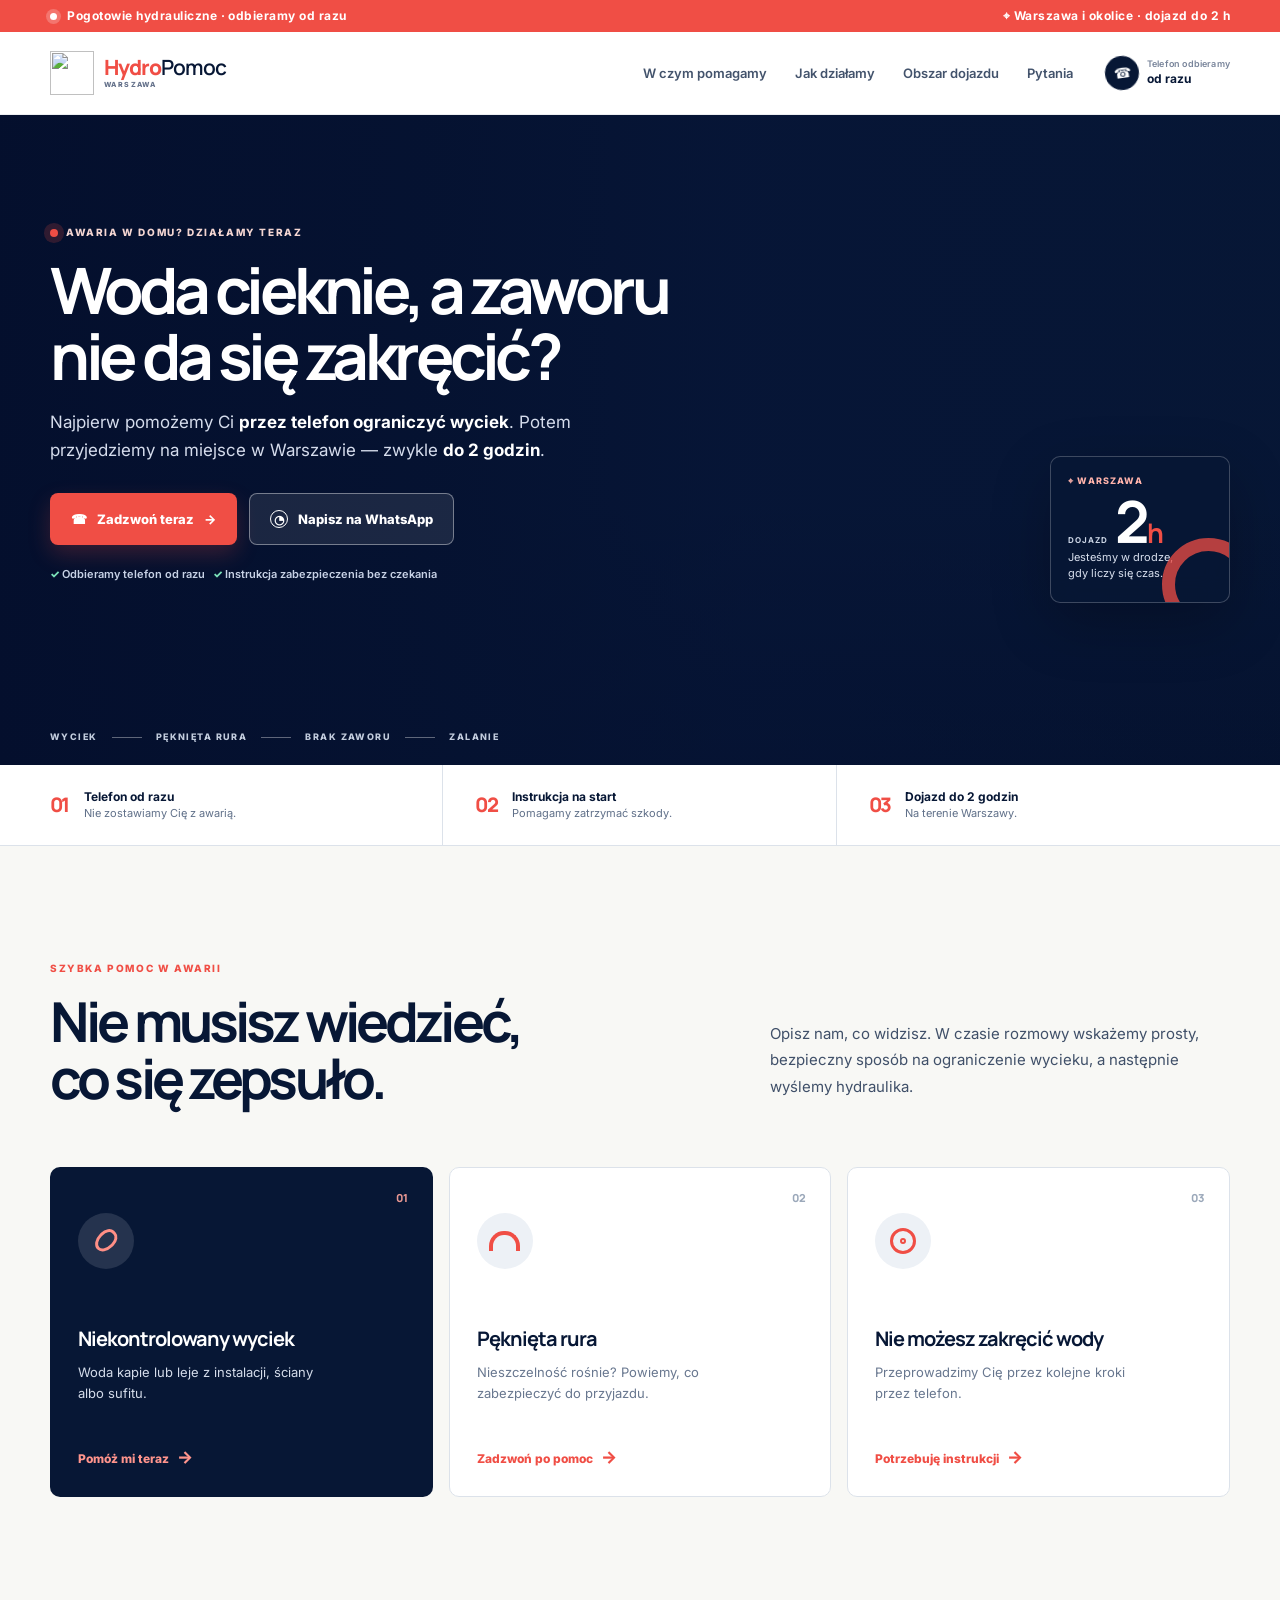
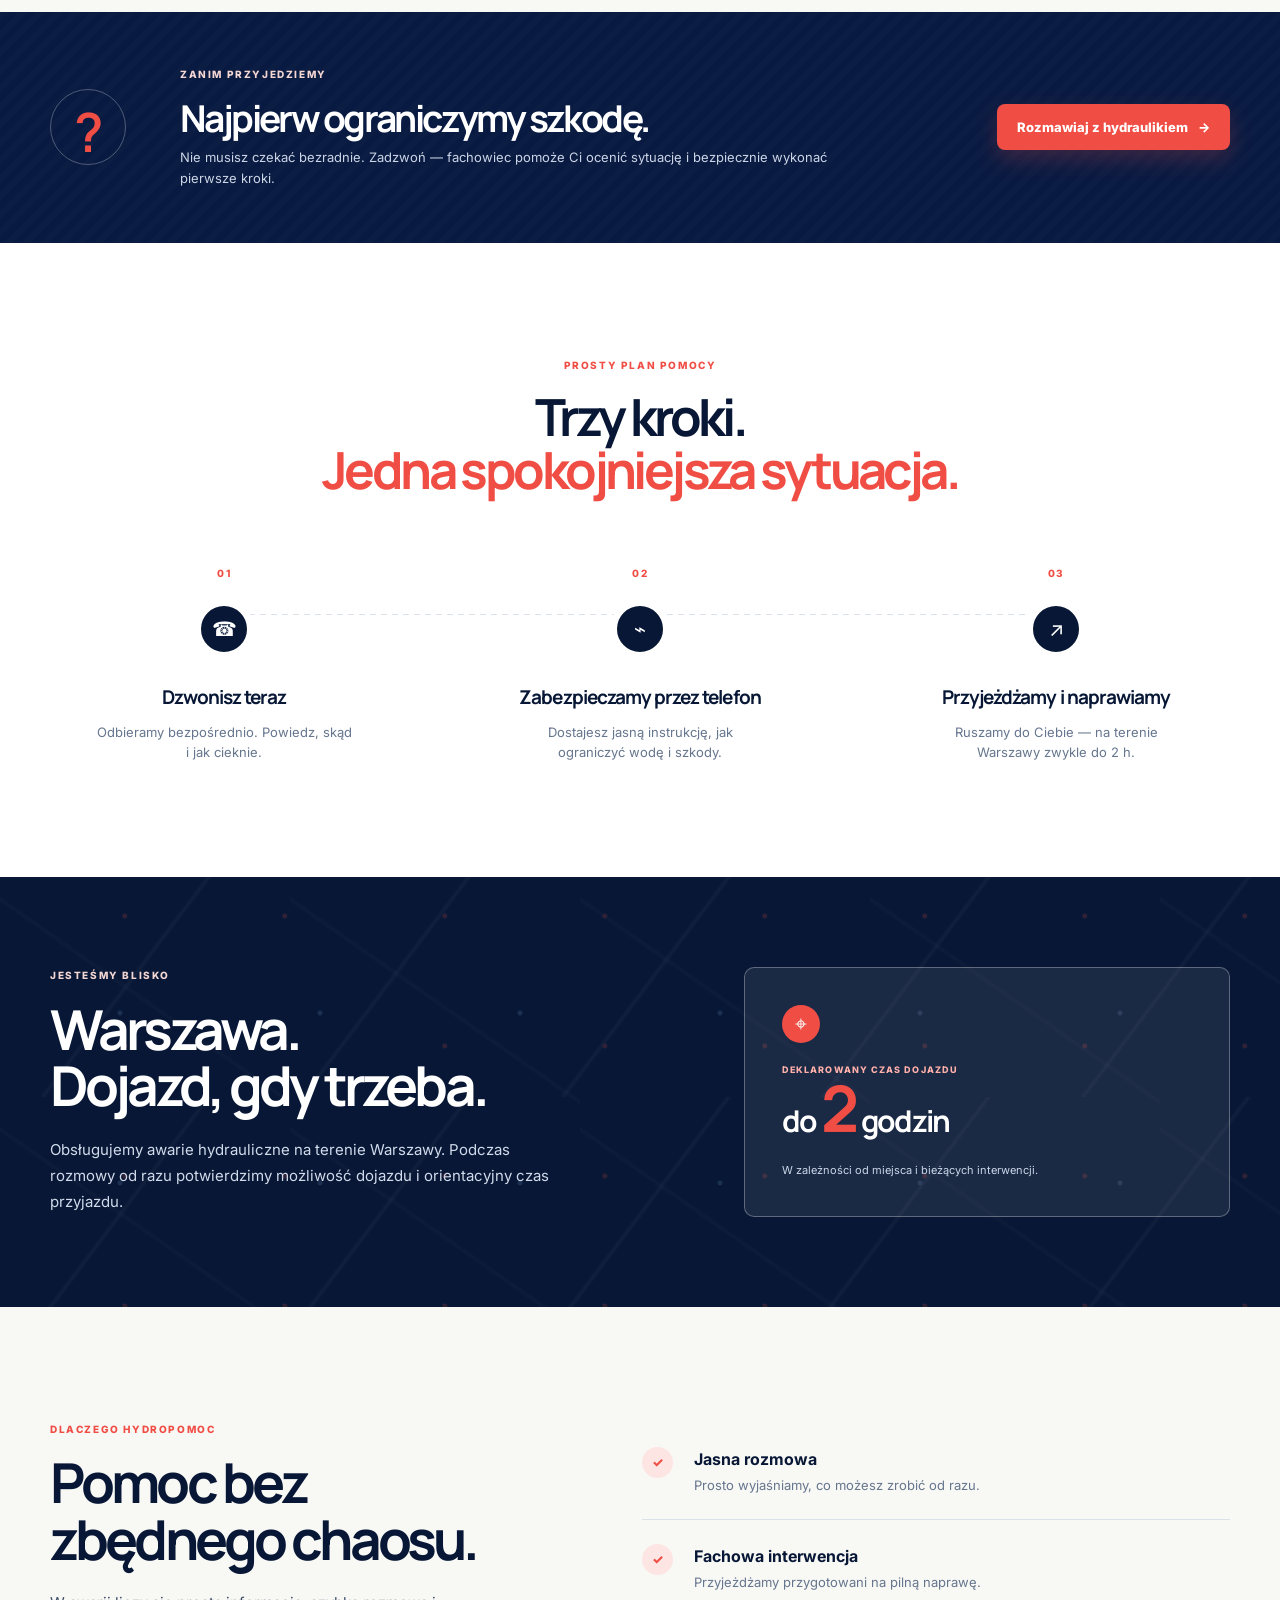
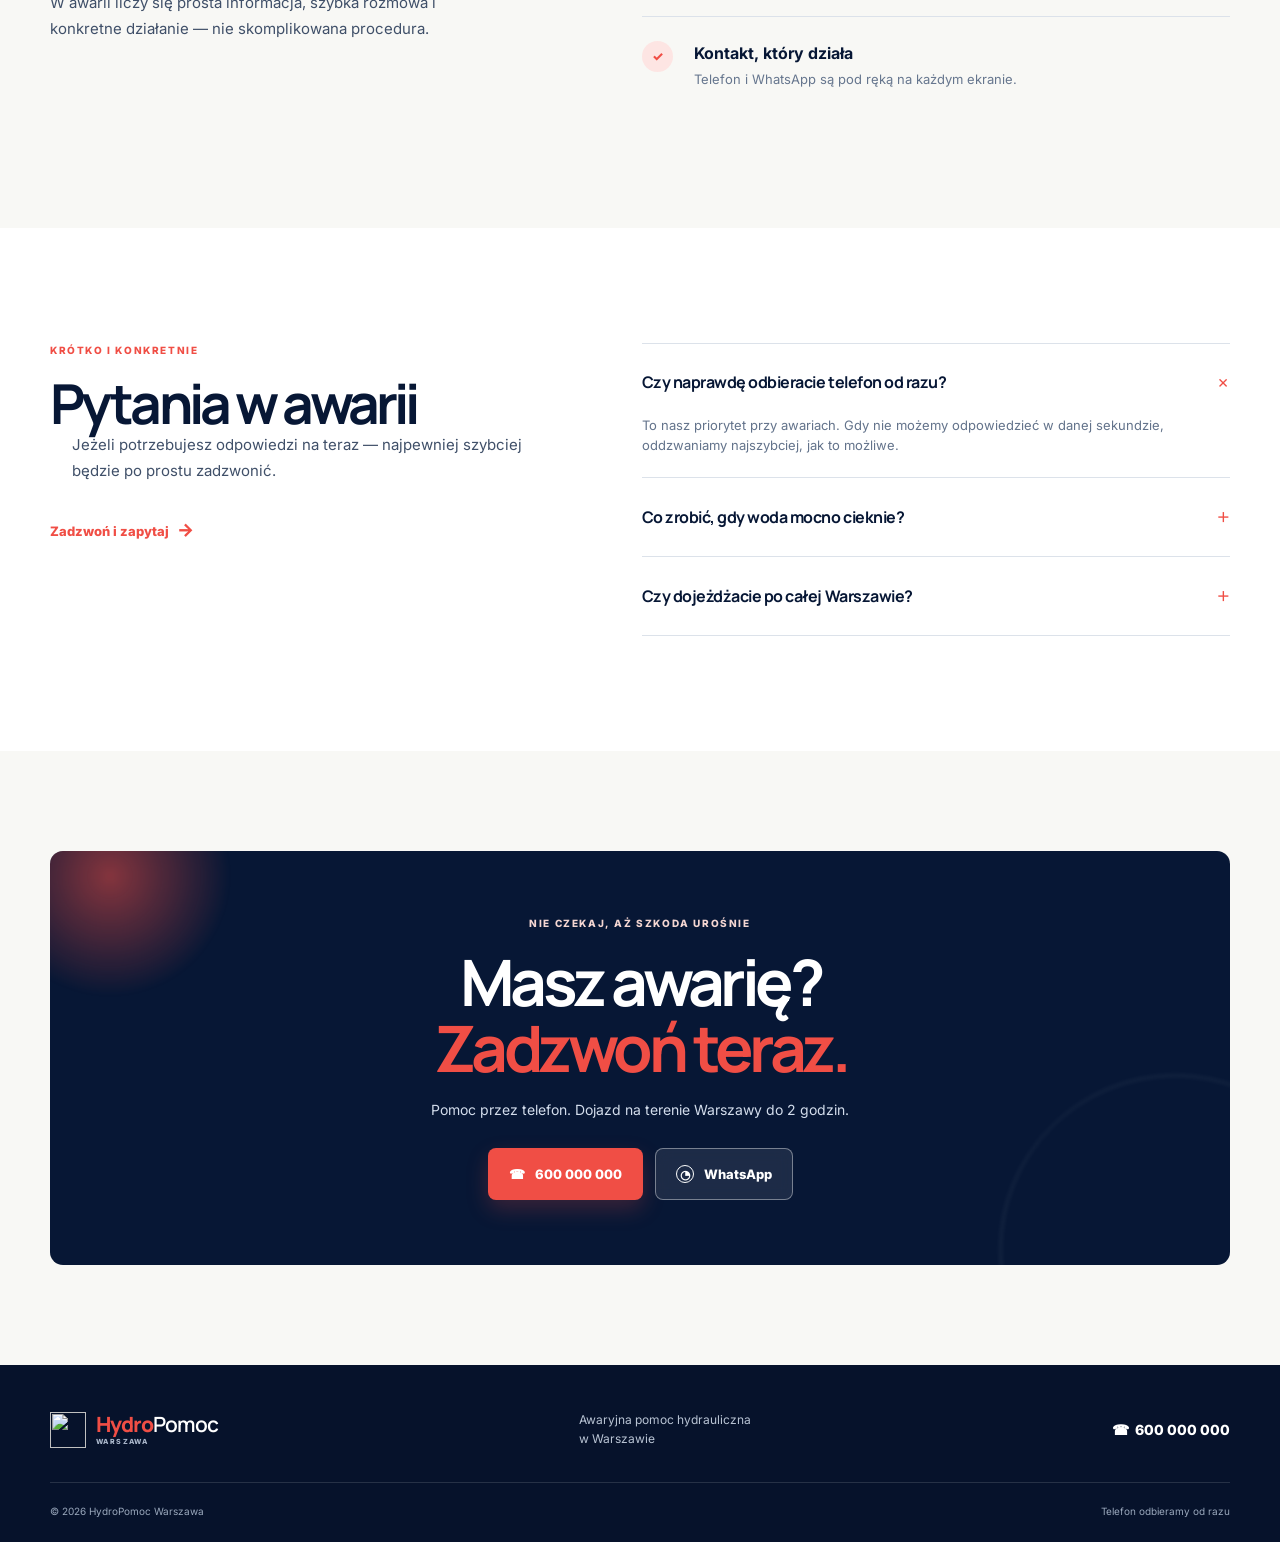
==== index.html @ bd726680 "Add files via upload" ====
<!doctype html>
<html lang="pl">
  <head>
    <meta charset="UTF-8" />
    <meta name="viewport" content="width=device-width, initial-scale=1.0" />
    <meta name="theme-color" content="#071735" />
    <meta name="description" content="Awaryjny hydraulik Warszawa. Odbieramy telefon od razu, pomagamy ograniczyć wyciek i dojeżdżamy do 2 godzin." />
    <title>HydroPomoc Warszawa — hydraulik do 2 godzin</title>
    <link rel="preconnect" href="https://fonts.googleapis.com" />
    <link rel="preconnect" href="https://fonts.gstatic.com" crossorigin />
    <link href="https://fonts.googleapis.com/css2?family=Inter:wght@400;500;600;700&family=Manrope:wght@500;600;700;800&display=swap" rel="stylesheet" />
    <link rel="stylesheet" href="/styles.css" />
  </head>
  <body>
    <a class="skip-link" href="#main-content">Przejdź do treści</a>

    <div class="emergency-strip">
      <div class="container strip-inner">
        <p><span class="live-dot" aria-hidden="true"></span> Pogotowie hydrauliczne · odbieramy od razu</p>
        <p class="strip-location"><span aria-hidden="true">⌖</span> Warszawa i okolice · dojazd do 2 h</p>
      </div>
    </div>

    <header class="site-header" id="top">
      <div class="container nav-shell">
        <a class="brand" href="#top" aria-label="HydroPomoc Warszawa — strona główna">
          <img src="/assets/hydropomoc-mark.svg" alt="" width="44" height="44" />
          <span><strong>Hydro</strong>Pomoc<small>WARSZAWA</small></span>
        </a>
        <button class="menu-toggle" type="button" aria-label="Otwórz menu" aria-expanded="false" aria-controls="primary-nav">
          <span></span><span></span><span></span>
        </button>
        <nav class="primary-nav" id="primary-nav" aria-label="Główna nawigacja">
          <a href="#pomoc">W czym pomagamy</a>
          <a href="#jak-dzialamy">Jak działamy</a>
          <a href="#obszar">Obszar dojazdu</a>
          <a href="#faq">Pytania</a>
        </nav>
        <a class="header-call" href="tel:+48600000000" aria-label="Zadzwoń teraz: 600 000 000">
          <span class="phone-disc" aria-hidden="true">☎</span>
          <span><small>Telefon odbieramy</small><strong>od razu</strong></span>
        </a>
      </div>
    </header>

    <main id="main-content">
      <section class="hero" aria-labelledby="hero-title">
        <div class="hero-photo" role="img" aria-label="Hydraulik zabezpieczający awarię w mieszkaniu"></div>
        <div class="hero-overlay"></div>
        <div class="container hero-content">
          <div class="hero-copy" data-reveal>
            <p class="eyebrow light"><span class="pulse-ring" aria-hidden="true"></span> AWARIA W DOMU? DZIAŁAMY TERAZ</p>
            <h1 id="hero-title">Woda cieknie, a zaworu nie da się zakręcić?</h1>
            <p class="hero-lead">Najpierw pomożemy Ci <strong>przez telefon ograniczyć wyciek</strong>. Potem przyjedziemy na miejsce w Warszawie — zwykle <strong>do 2 godzin</strong>.</p>
            <div class="hero-actions" aria-label="Szybki kontakt">
              <a class="btn btn-coral btn-large" href="tel:+48600000000"><span aria-hidden="true">☎</span> Zadzwoń teraz <i>→</i></a>
              <a class="btn btn-glass btn-large" href="https://wa.me/48600000000?text=Dzie%C5%84%20dobry%2C%20mam%20awari%C4%99%20hydrauliczn%C4%85%20w%20Warszawie." target="_blank" rel="noopener"><span class="whatsapp-symbol" aria-hidden="true">◔</span> Napisz na WhatsApp</a>
            </div>
            <p class="micro-trust"><span aria-hidden="true">✓</span> Odbieramy telefon od razu &nbsp; <span aria-hidden="true">✓</span> Instrukcja zabezpieczenia bez czekania</p>
          </div>
          <aside class="arrival-badge" aria-label="Dojazd do dwóch godzin">
            <div class="badge-top"><span aria-hidden="true">⌖</span> WARSZAWA</div>
            <strong><small>DOJAZD</small>2<span>h</span></strong>
            <p>Jesteśmy w drodze,<br />gdy liczy się czas.</p>
            <span class="badge-line" aria-hidden="true"></span>
          </aside>
        </div>
        <div class="hero-bottom container">
          <span>WYCIEK</span><i></i><span>PĘKNIĘTA RURA</span><i></i><span>BRAK ZAWORU</span><i></i><span>ZALANIE</span>
        </div>
      </section>

      <section class="trust-bar" aria-label="Najważniejsze informacje">
        <div class="container trust-grid">
          <div><span class="trust-icon">01</span><p><strong>Telefon od razu</strong><br />Nie zostawiamy Cię z awarią.</p></div>
          <div><span class="trust-icon">02</span><p><strong>Instrukcja na start</strong><br />Pomagamy zatrzymać szkody.</p></div>
          <div><span class="trust-icon">03</span><p><strong>Dojazd do 2 godzin</strong><br />Na terenie Warszawy.</p></div>
        </div>
      </section>

      <section class="help-section section" id="pomoc" aria-labelledby="help-title">
        <div class="container split-heading" data-reveal>
          <div>
            <p class="eyebrow dark">SZYBKA POMOC W AWARII</p>
            <h2 id="help-title">Nie musisz wiedzieć,<br />co się zepsuło.</h2>
          </div>
          <p class="section-intro">Opisz nam, co widzisz. W czasie rozmowy wskażemy prosty, bezpieczny sposób na ograniczenie wycieku, a następnie wyślemy hydraulika.</p>
        </div>
        <div class="container emergency-cards" data-reveal>
          <article class="emergency-card active">
            <span class="card-number">01</span>
            <div class="card-icon leak-icon" aria-hidden="true"><span></span></div>
            <h3>Niekontrolowany wyciek</h3>
            <p>Woda kapie lub leje z instalacji, ściany albo sufitu.</p>
            <a href="tel:+48600000000">Pomóż mi teraz <span>→</span></a>
          </article>
          <article class="emergency-card">
            <span class="card-number">02</span>
            <div class="card-icon pipe-icon" aria-hidden="true"><span></span></div>
            <h3>Pęknięta rura</h3>
            <p>Nieszczelność rośnie? Powiemy, co zabezpieczyć do przyjazdu.</p>
            <a href="tel:+48600000000">Zadzwoń po pomoc <span>→</span></a>
          </article>
          <article class="emergency-card">
            <span class="card-number">03</span>
            <div class="card-icon valve-icon" aria-hidden="true"><span></span></div>
            <h3>Nie możesz zakręcić wody</h3>
            <p>Przeprowadzimy Cię przez kolejne kroki przez telefon.</p>
            <a href="tel:+48600000000">Potrzebuję instrukcji <span>→</span></a>
          </article>
        </div>
      </section>

      <section class="callout-band" aria-labelledby="callout-title">
        <div class="container callout-inner" data-reveal>
          <div class="callout-mark" aria-hidden="true">?</div>
          <div>
            <p class="eyebrow light">ZANIM PRZYJEDZIEMY</p>
            <h2 id="callout-title">Najpierw ograniczymy szkodę.</h2>
            <p>Nie musisz czekać bezradnie. Zadzwoń — fachowiec pomoże Ci ocenić sytuację i bezpiecznie wykonać pierwsze kroki.</p>
          </div>
          <a class="btn btn-coral" href="tel:+48600000000">Rozmawiaj z hydraulikiem <span>→</span></a>
        </div>
      </section>

      <section class="process-section section" id="jak-dzialamy" aria-labelledby="process-title">
        <div class="container process-heading" data-reveal>
          <p class="eyebrow dark">PROSTY PLAN POMOCY</p>
          <h2 id="process-title">Trzy kroki.<br /><em>Jedna spokojniejsza sytuacja.</em></h2>
        </div>
        <div class="container process-grid">
          <article class="process-step" data-reveal>
            <span class="step-no">01</span>
            <span class="step-signal" aria-hidden="true">☎</span>
            <h3>Dzwonisz teraz</h3>
            <p>Odbieramy bezpośrednio. Powiedz, skąd i jak cieknie.</p>
          </article>
          <article class="process-step" data-reveal>
            <span class="step-no">02</span>
            <span class="step-signal" aria-hidden="true">⌁</span>
            <h3>Zabezpieczamy przez telefon</h3>
            <p>Dostajesz jasną instrukcję, jak ograniczyć wodę i szkody.</p>
          </article>
          <article class="process-step" data-reveal>
            <span class="step-no">03</span>
            <span class="step-signal" aria-hidden="true">↗</span>
            <h3>Przyjeżdżamy i naprawiamy</h3>
            <p>Ruszamy do Ciebie — na terenie Warszawy zwykle do 2 h.</p>
          </article>
        </div>
      </section>

      <section class="coverage-section" id="obszar" aria-labelledby="coverage-title">
        <div class="coverage-pattern" aria-hidden="true"></div>
        <div class="container coverage-inner" data-reveal>
          <div class="coverage-copy">
            <p class="eyebrow light">JESTEŚMY BLISKO</p>
            <h2 id="coverage-title">Warszawa.<br />Dojazd, gdy trzeba.</h2>
            <p>Obsługujemy awarie hydrauliczne na terenie Warszawy. Podczas rozmowy od razu potwierdzimy możliwość dojazdu i orientacyjny czas przyjazdu.</p>
          </div>
          <div class="coverage-card">
            <span class="map-pin" aria-hidden="true">⌖</span>
            <p>DEKLAROWANY CZAS DOJAZDU</p>
            <strong>do <b>2</b> godzin</strong>
            <span class="coverage-note">W zależności od miejsca i bieżących interwencji.</span>
          </div>
        </div>
      </section>

      <section class="why-section section" aria-labelledby="why-title">
        <div class="container why-layout">
          <div data-reveal>
            <p class="eyebrow dark">DLACZEGO HYDROPOMOC</p>
            <h2 id="why-title">Pomoc bez<br />zbędnego chaosu.</h2>
            <p class="section-intro">W awarii liczy się prosta informacja, szybka rozmowa i konkretne działanie — nie skomplikowana procedura.</p>
          </div>
          <div class="why-points" data-reveal>
            <div><span>✓</span><p><strong>Jasna rozmowa</strong>Prosto wyjaśniamy, co możesz zrobić od razu.</p></div>
            <div><span>✓</span><p><strong>Fachowa interwencja</strong>Przyjeżdżamy przygotowani na pilną naprawę.</p></div>
            <div><span>✓</span><p><strong>Kontakt, który działa</strong>Telefon i WhatsApp są pod ręką na każdym ekranie.</p></div>
          </div>
        </div>
      </section>

      <section class="faq-section section" id="faq" aria-labelledby="faq-title">
        <div class="container faq-layout">
          <div data-reveal>
            <p class="eyebrow dark">KRÓTKO I KONKRETNIE</p>
            <h2 id="faq-title">Pytania w awarii</h2>
            <p class="section-intro">Jeżeli potrzebujesz odpowiedzi na teraz — najpewniej szybciej będzie po prostu zadzwonić.</p>
            <a class="text-link" href="tel:+48600000000">Zadzwoń i zapytaj <span>→</span></a>
          </div>
          <div class="faq-list" data-reveal>
            <details open>
              <summary>Czy naprawdę odbieracie telefon od razu?<span aria-hidden="true">+</span></summary>
              <p>To nasz priorytet przy awariach. Gdy nie możemy odpowiedzieć w danej sekundzie, oddzwaniamy najszybciej, jak to możliwe.</p>
            </details>
            <details>
              <summary>Co zrobić, gdy woda mocno cieknie?<span aria-hidden="true">+</span></summary>
              <p>Zadzwoń. Opisz miejsce wycieku, a przeprowadzimy Cię przez podstawowe kroki ograniczenia szkody.</p>
            </details>
            <details>
              <summary>Czy dojeżdżacie po całej Warszawie?<span aria-hidden="true">+</span></summary>
              <p>Tak, obsługujemy Warszawę. Dokładną dostępność i przewidywany czas przyjazdu potwierdzimy w rozmowie.</p>
            </details>
          </div>
        </div>
      </section>

      <section class="final-cta" aria-labelledby="final-title">
        <div class="container final-card" data-reveal>
          <span class="cta-orb orb-one" aria-hidden="true"></span><span class="cta-orb orb-two" aria-hidden="true"></span>
          <p class="eyebrow light">NIE CZEKAJ, AŻ SZKODA UROŚNIE</p>
          <h2 id="final-title">Masz awarię?<br /><em>Zadzwoń teraz.</em></h2>
          <p>Pomoc przez telefon. Dojazd na terenie Warszawy do 2 godzin.</p>
          <div class="final-actions">
            <a class="btn btn-coral btn-large" href="tel:+48600000000"><span aria-hidden="true">☎</span> 600 000 000</a>
            <a class="btn btn-glass btn-large" href="https://wa.me/48600000000?text=Dzie%C5%84%20dobry%2C%20mam%20awari%C4%99%20hydrauliczn%C4%85%20w%20Warszawie." target="_blank" rel="noopener"><span class="whatsapp-symbol" aria-hidden="true">◔</span> WhatsApp</a>
          </div>
        </div>
      </section>
    </main>

    <footer class="site-footer">
      <div class="container footer-inner">
        <a class="brand footer-brand" href="#top"><img src="/assets/hydropomoc-mark.svg" alt="" width="36" height="36" /><span><strong>Hydro</strong>Pomoc<small>WARSZAWA</small></span></a>
        <p>Awaryjna pomoc hydrauliczna<br />w Warszawie</p>
        <a href="tel:+48600000000">☎ &nbsp;600 000 000</a>
      </div>
      <div class="container footer-bottom"><span>© 2026 HydroPomoc Warszawa</span><span>Telefon odbieramy od razu</span></div>
    </footer>

    <div class="mobile-contact" aria-label="Szybki kontakt mobilny">
      <a href="tel:+48600000000"><span aria-hidden="true">☎</span> Zadzwoń</a>
      <a href="https://wa.me/48600000000?text=Dzie%C5%84%20dobry%2C%20mam%20awari%C4%99%20hydrauliczn%C4%85%20w%20Warszawie." target="_blank" rel="noopener"><span aria-hidden="true">◔</span> WhatsApp</a>
    </div>

    <script src="/script.js"></script>
  </body>
</html>
---- styles.css ----
:root {
  --navy: #071735;
  --ink: #10264e;
  --blue: #163d77;
  --coral: #f04e45;
  --coral-deep: #d93732;
  --paper: #f8f8f5;
  --mist: #edf1f6;
  --line: #dce2ea;
  --white: #ffffff;
  --text: #405069;
  --manrope: 'Manrope', Arial, sans-serif;
  --inter: 'Inter', Arial, sans-serif;
}

* { box-sizing: border-box; }
html { scroll-behavior: smooth; }
body { margin: 0; background: var(--paper); color: var(--navy); font-family: var(--inter); font-size: 16px; line-height: 1.55; overflow-x: hidden; }
a { color: inherit; text-decoration: none; }
button { font: inherit; }
.container { width: min(1180px, calc(100% - 48px)); margin: 0 auto; }
.skip-link { position: fixed; left: 16px; top: -100px; z-index: 100; padding: 10px 16px; border-radius: 8px; background: var(--white); color: var(--navy); font-weight: 700; transition: top .2s; }
.skip-link:focus { top: 16px; }

.emergency-strip { background: var(--coral); color: white; font-size: 12px; font-weight: 700; letter-spacing: .04em; }
.strip-inner { min-height: 32px; display: flex; justify-content: space-between; align-items: center; gap: 20px; }
.strip-inner p { margin: 0; }
.live-dot { display: inline-block; width: 7px; height: 7px; margin-right: 7px; border-radius: 50%; background: white; box-shadow: 0 0 0 4px rgba(255,255,255,.22); animation: breathe 1.8s infinite; }

.site-header { position: sticky; top: 0; z-index: 40; background: rgba(255,255,255,.96); border-bottom: 1px solid rgba(16,38,78,.08); backdrop-filter: blur(14px); }
.nav-shell { height: 82px; display: flex; align-items: center; gap: 28px; }
.brand { display: inline-flex; align-items: center; gap: 10px; font-family: var(--manrope); font-size: 21px; font-weight: 600; letter-spacing: -.05em; line-height: .9; white-space: nowrap; }
.brand img { display: block; flex: 0 0 auto; }
.brand strong { color: var(--coral); font-weight: 800; }
.brand small { display: block; margin-top: 5px; color: #64718a; font-family: var(--inter); font-size: 7px; font-weight: 800; letter-spacing: .2em; }
.primary-nav { display: flex; align-items: center; gap: 28px; margin-left: auto; }
.primary-nav a { color: #43536c; font-size: 13px; font-weight: 600; transition: color .2s; }
.primary-nav a:hover { color: var(--coral); }
.header-call { display: flex; align-items: center; gap: 8px; margin-left: 4px; color: var(--navy); line-height: 1.1; }
.header-call small { display: block; color: #78849a; font-size: 9px; font-weight: 600; letter-spacing: .02em; }
.header-call strong { font-size: 12px; }
.phone-disc { display: grid; place-items: center; width: 34px; height: 34px; border-radius: 50%; background: var(--navy); color: var(--white); font-size: 14px; transform: rotate(-8deg); }
.menu-toggle { display: none; border: 0; background: transparent; padding: 6px; cursor: pointer; }
.menu-toggle span { display: block; width: 25px; height: 2px; margin: 5px 0; background: var(--navy); transition: .2s; }

.hero { position: relative; min-height: 650px; isolation: isolate; background: var(--navy); color: var(--white); overflow: hidden; }
.hero-photo { position: absolute; inset: 0; z-index: -2; background: url('/assets/hero-fallback.svg') center / cover no-repeat; }
.hero-overlay { position: absolute; inset: 0; z-index: -1; background: linear-gradient(90deg, rgba(4,15,45,.98) 0%, rgba(5,18,49,.93) 35%, rgba(6,20,55,.57) 58%, rgba(6,20,55,.17) 100%), linear-gradient(0deg, rgba(3,13,39,.52), transparent 40%); }
.hero-content { min-height: 590px; display: flex; justify-content: space-between; align-items: center; gap: 44px; padding: 70px 0 82px; }
.hero-copy { width: min(650px, 64%); }
.eyebrow { display: flex; align-items: center; gap: 8px; margin: 0 0 17px; font-size: 10px; font-weight: 800; letter-spacing: .16em; }
.eyebrow.light { color: #f4d6d2; }
.eyebrow.dark { color: var(--coral); }
.pulse-ring { width: 8px; height: 8px; border-radius: 50%; background: var(--coral); box-shadow: 0 0 0 6px rgba(240,78,69,.18); animation: breathe 1.8s infinite; }
h1, h2, h3, p { margin-top: 0; }
h1, h2, h3 { font-family: var(--manrope); }
h1 { max-width: 680px; margin-bottom: 20px; font-size: clamp(43px, 5vw, 72px); letter-spacing: -.07em; line-height: 1.02; font-weight: 700; }
.hero-lead { max-width: 560px; margin: 0 0 29px; color: #d5dcec; font-size: 17px; line-height: 1.65; }
.hero-lead strong { color: var(--white); }
.hero-actions, .final-actions { display: flex; flex-wrap: wrap; align-items: center; gap: 12px; }
.btn { display: inline-flex; justify-content: center; align-items: center; gap: 10px; min-height: 46px; padding: 11px 19px; border: 1px solid transparent; border-radius: 8px; font-size: 13px; font-weight: 800; transition: transform .2s, background .2s, border .2s; }
.btn:hover { transform: translateY(-2px); }
.btn-coral { background: var(--coral); color: var(--white); box-shadow: 0 9px 22px rgba(240,78,69,.22); }
.btn-coral:hover { background: var(--coral-deep); }
.btn-glass { border-color: rgba(255,255,255,.4); background: rgba(255,255,255,.09); color: var(--white); backdrop-filter: blur(8px); }
.btn-glass:hover { background: rgba(255,255,255,.18); }
.btn-large { min-height: 52px; padding: 13px 20px; }
.btn i { font-style: normal; transition: transform .2s; }
.btn:hover i { transform: translateX(3px); }
.whatsapp-symbol { display: inline-grid; place-items: center; width: 18px; height: 18px; border: 1.5px solid currentColor; border-radius: 50%; font-size: 12px; }
.micro-trust { display: flex; flex-wrap: wrap; gap: 2px; margin: 21px 0 0; color: #c7d1e5; font-size: 11px; font-weight: 600; }
.micro-trust span { color: #7ce2ba; font-weight: 800; }
.arrival-badge { position: relative; flex: 0 0 180px; align-self: flex-end; margin-bottom: 20px; padding: 17px 17px 20px; overflow: hidden; border: 1px solid rgba(255,255,255,.22); border-radius: 10px; background: rgba(7,23,53,.75); box-shadow: 0 20px 60px rgba(0,0,0,.24); backdrop-filter: blur(12px); }
.badge-top { color: #ffb3ab; font-size: 9px; font-weight: 800; letter-spacing: .13em; }
.arrival-badge strong { display: flex; align-items: baseline; margin: 8px 0 5px; font-family: var(--manrope); font-size: 58px; letter-spacing: -.08em; line-height: .85; }
.arrival-badge strong small { margin-right: 7px; color: #cbd5e5; font-family: var(--inter); font-size: 8px; letter-spacing: .12em; }
.arrival-badge strong span { margin-left: 2px; color: var(--coral); font-size: 27px; }
.arrival-badge p { margin: 0; color: #d9e1ef; font-size: 11px; line-height: 1.45; }
.badge-line { position: absolute; right: -26px; bottom: -29px; width: 93px; height: 93px; border: 13px solid var(--coral); border-radius: 50%; opacity: .75; }
.hero-bottom { position: absolute; right: 0; bottom: 0; left: 0; display: flex; align-items: center; gap: 14px; padding-bottom: 21px; color: #c2ccdd; font-size: 9px; font-weight: 800; letter-spacing: .16em; }
.hero-bottom i { display: block; width: 30px; height: 1px; background: rgba(255,255,255,.36); }

.trust-bar { background: var(--white); border-bottom: 1px solid var(--line); }
.trust-grid { display: grid; grid-template-columns: repeat(3, 1fr); }
.trust-grid > div { display: flex; align-items: center; gap: 15px; padding: 23px 32px; border-right: 1px solid var(--line); }
.trust-grid > div:first-child { padding-left: 0; }
.trust-grid > div:last-child { border: 0; }
.trust-icon { color: var(--coral); font-family: var(--manrope); font-size: 20px; font-weight: 800; letter-spacing: -.08em; }
.trust-grid p { margin: 0; color: #607089; font-size: 11px; line-height: 1.45; }
.trust-grid strong { color: var(--navy); font-size: 12px; }
.section { padding: 115px 0; }
.split-heading { display: grid; grid-template-columns: 1.05fr .95fr; align-items: end; gap: 40px; margin-bottom: 60px; }
h2 { margin-bottom: 0; color: var(--navy); font-size: clamp(38px, 4.3vw, 62px); letter-spacing: -.07em; line-height: 1.03; }
h2 em { color: var(--coral); font-style: normal; }
.section-intro { max-width: 460px; margin: 0 0 7px auto; color: var(--text); font-size: 15px; line-height: 1.75; }
.emergency-cards { display: grid; grid-template-columns: repeat(3, 1fr); gap: 16px; }
.emergency-card { position: relative; min-height: 330px; padding: 27px; overflow: hidden; border: 1px solid var(--line); border-radius: 10px; background: var(--white); transition: transform .25s, box-shadow .25s, background .25s; }
.emergency-card:hover { transform: translateY(-6px); box-shadow: 0 20px 42px rgba(16,38,78,.1); }
.emergency-card.active { border-color: transparent; background: var(--navy); color: var(--white); }
.card-number { position: absolute; top: 21px; right: 24px; color: #9ba8ba; font-family: var(--manrope); font-size: 11px; font-weight: 800; }
.active .card-number { color: #e99893; }
.card-icon { display: grid; place-items: center; width: 56px; height: 56px; margin: 18px 0 54px; border-radius: 50%; background: var(--mist); color: var(--coral); }
.active .card-icon { background: rgba(255,255,255,.12); color: #ff8f86; }
.leak-icon span { width: 18px; height: 25px; border: 3px solid currentColor; border-radius: 70% 70% 80% 80%; transform: rotate(45deg); }
.pipe-icon span { width: 31px; height: 20px; border: 4px solid currentColor; border-bottom: 0; border-radius: 15px 15px 0 0; }
.valve-icon span { width: 26px; height: 26px; border: 3px solid currentColor; border-radius: 50%; position: relative; }
.valve-icon span::after { content: ''; position: absolute; inset: 7px; border: 2px solid currentColor; border-radius: 50%; }
.emergency-card h3 { margin-bottom: 8px; font-size: 20px; letter-spacing: -.05em; }
.emergency-card p { max-width: 260px; color: #68778f; font-size: 13px; line-height: 1.65; }
.active p { color: #d4dcea; }
.emergency-card a { position: absolute; bottom: 25px; color: var(--coral); font-size: 12px; font-weight: 800; }
.active a { color: #ff948c; }
.emergency-card a span { margin-left: 5px; font-size: 17px; }
.callout-band { position: relative; overflow: hidden; background: #091a42; color: var(--white); }
.callout-band::before { content: ''; position: absolute; inset: 0; background-image: linear-gradient(135deg, rgba(255,255,255,.04) 25%, transparent 25%, transparent 50%, rgba(255,255,255,.04) 50%, rgba(255,255,255,.04) 75%, transparent 75%); background-size: 18px 18px; opacity: .3; }
.callout-inner { position: relative; display: grid; grid-template-columns: 96px 1fr auto; align-items: center; gap: 34px; padding: 55px 0; }
.callout-mark { display: grid; place-items: center; width: 76px; height: 76px; border: 1px solid rgba(255,255,255,.28); border-radius: 50%; color: var(--coral); font-family: var(--manrope); font-size: 54px; font-weight: 600; }
.callout-inner h2 { color: var(--white); font-size: 37px; }
.callout-inner p:not(.eyebrow) { max-width: 650px; margin: 10px 0 0; color: #cbd5e6; font-size: 13px; }
.process-section { background: var(--white); }
.process-heading { text-align: center; }
.process-heading .eyebrow { justify-content: center; }
.process-heading h2 { font-size: clamp(39px, 4vw, 57px); }
.process-grid { position: relative; display: grid; grid-template-columns: repeat(3, 1fr); gap: 68px; margin-top: 70px; }
.process-grid::before { content: ''; position: absolute; top: 48px; left: 15%; right: 15%; height: 1px; background: linear-gradient(90deg, var(--line) 55%, transparent 0) repeat-x; background-size: 11px 1px; }
.process-step { position: relative; text-align: center; }
.step-no { display: block; margin-bottom: 18px; color: var(--coral); font-size: 10px; font-weight: 800; letter-spacing: .15em; }
.step-signal { position: relative; z-index: 1; display: grid; place-items: center; width: 60px; height: 60px; margin: 0 auto 24px; border: 7px solid var(--white); border-radius: 50%; background: var(--navy); color: var(--white); font-size: 20px; }
.process-step h3 { margin-bottom: 9px; font-size: 19px; letter-spacing: -.05em; }
.process-step p { max-width: 255px; margin: 0 auto; color: #66768e; font-size: 13px; }
.coverage-section { position: relative; overflow: hidden; background: var(--navy); color: var(--white); }
.coverage-pattern { position: absolute; inset: 0; opacity: .18; background: radial-gradient(circle at 78% 30%, var(--coral) 0 2px, transparent 3px), radial-gradient(circle at 60% 80%, #779acb 0 2px, transparent 3px), linear-gradient(127deg, transparent 48%, rgba(255,255,255,.22) 49%, transparent 50%), linear-gradient(35deg, transparent 47%, rgba(255,255,255,.13) 48%, transparent 49%); background-size: 160px 130px, 200px 170px, 260px 220px, 290px 230px; }
.coverage-inner { position: relative; display: grid; grid-template-columns: 1.1fr .9fr; align-items: center; gap: 100px; min-height: 430px; padding: 74px 0; }
.coverage-copy h2 { color: var(--white); }
.coverage-copy > p:not(.eyebrow) { max-width: 500px; margin: 23px 0 0; color: #d0daea; font-size: 15px; line-height: 1.75; }
.coverage-card { position: relative; padding: 37px; overflow: hidden; border: 1px solid rgba(255,255,255,.3); border-radius: 10px; background: rgba(255,255,255,.08); backdrop-filter: blur(12px); }
.map-pin { display: grid; place-items: center; width: 38px; height: 38px; margin-bottom: 20px; border-radius: 50%; background: var(--coral); font-size: 21px; }
.coverage-card p { margin-bottom: 5px; color: #ffb0a9; font-size: 9px; font-weight: 800; letter-spacing: .12em; }
.coverage-card strong { display: block; font-family: var(--manrope); font-size: 30px; letter-spacing: -.06em; }
.coverage-card strong b { color: var(--coral); font-size: 64px; line-height: .8; }
.coverage-note { display: block; margin-top: 17px; color: #ccd8e9; font-size: 11px; }
.why-layout, .faq-layout { display: grid; grid-template-columns: .9fr 1.1fr; align-items: start; gap: 110px; }
.why-layout .section-intro { margin: 22px 0 0; }
.why-points { display: grid; gap: 24px; padding-top: 25px; }
.why-points > div { display: grid; grid-template-columns: 36px 1fr; align-items: start; gap: 16px; padding-bottom: 24px; border-bottom: 1px solid var(--line); }
.why-points > div:last-child { border-bottom: 0; }
.why-points > div > span { display: grid; place-items: center; width: 31px; height: 31px; border-radius: 50%; background: #fde5e3; color: var(--coral); font-size: 13px; font-weight: 800; }
.why-points p { display: flex; flex-direction: column; gap: 3px; margin: 0; color: #66768e; font-size: 13px; }
.why-points strong { color: var(--navy); font-size: 16px; }
.faq-section { background: var(--white); }
.text-link { display: inline-block; margin-top: 25px; color: var(--coral); font-size: 13px; font-weight: 800; }
.text-link span { margin-left: 5px; font-size: 18px; }
.faq-list { border-top: 1px solid var(--line); }
details { border-bottom: 1px solid var(--line); }
summary { display: flex; justify-content: space-between; align-items: center; gap: 20px; padding: 22px 0; cursor: pointer; list-style: none; color: var(--navy); font-family: var(--manrope); font-size: 16px; font-weight: 700; letter-spacing: -.03em; }
summary::-webkit-details-marker { display: none; }
summary span { color: var(--coral); font-size: 22px; font-weight: 400; transition: transform .2s; }
details[open] summary span { transform: rotate(45deg); }
details p { max-width: 560px; margin: -7px 30px 22px 0; color: #63738b; font-size: 13px; }
.final-cta { padding: 100px 0; background: var(--paper); }
.final-card { position: relative; overflow: hidden; padding: 65px 9%; border-radius: 13px; background: var(--navy); color: var(--white); text-align: center; }
.final-card > *:not(.cta-orb) { position: relative; }
.final-card h2 { color: var(--white); font-size: clamp(42px, 5vw, 65px); }
.final-card > p:not(.eyebrow) { margin: 18px auto 28px; color: #d3ddec; font-size: 14px; }
.final-card .eyebrow, .final-card .final-actions { justify-content: center; }
.cta-orb { position: absolute; border-radius: 50%; filter: blur(2px); }
.orb-one { top: -100px; left: -65px; width: 250px; height: 250px; background: radial-gradient(circle, rgba(240,78,69,.54), transparent 68%); }
.orb-two { right: -120px; bottom: -160px; width: 350px; height: 350px; border: 1px solid rgba(255,255,255,.18); }
.site-footer { padding: 46px 0 22px; background: #06122b; color: var(--white); }
.footer-inner { display: flex; justify-content: space-between; align-items: center; gap: 30px; padding-bottom: 34px; }
.footer-brand { color: var(--white); }
.footer-brand small { color: #aab7cb; }
.footer-inner p { margin: 0; color: #b9c4d4; font-size: 12px; }
.footer-inner > a:last-child { color: #fff; font-size: 14px; font-weight: 800; }
.footer-bottom { display: flex; justify-content: space-between; gap: 20px; padding-top: 21px; border-top: 1px solid rgba(255,255,255,.13); color: #9aa8bc; font-size: 10px; }
.mobile-contact { display: none; }
[data-reveal] { animation: rise .65s both; }

@keyframes breathe { 50% { opacity: .55; transform: scale(.88); } }
@keyframes rise { from { opacity: 0; transform: translateY(18px); } to { opacity: 1; transform: translateY(0); } }
@media (prefers-reduced-motion: reduce) { *, *::before, *::after { animation-duration: .01ms !important; animation-iteration-count: 1 !important; scroll-behavior: auto !important; transition-duration: .01ms !important; } }

@media (max-width: 900px) {
  .primary-nav { gap: 15px; }
  .primary-nav a { font-size: 11px; }
  .header-call { display: none; }
  .hero { min-height: 630px; }
  .hero-copy { width: min(620px, 76%); }
  .arrival-badge { flex-basis: 150px; }
  .arrival-badge strong { font-size: 50px; }
  .callout-inner { grid-template-columns: 70px 1fr; }
  .callout-inner .btn { grid-column: 2; justify-self: start; }
  .why-layout, .faq-layout { gap: 65px; }
}
@media (max-width: 700px) {
  body { padding-bottom: 66px; }
  .container { width: min(100% - 32px, 540px); }
  .strip-inner { justify-content: center; min-height: 29px; font-size: 9px; text-align: center; }
  .strip-location { display: none; }
  .nav-shell { height: 67px; justify-content: space-between; }
  .brand { font-size: 18px; }
  .brand img { width: 37px; height: 37px; }
  .menu-toggle { display: block; position: relative; z-index: 2; }
  .primary-nav { position: absolute; top: 67px; right: 0; left: 0; display: grid; gap: 0; max-height: 0; margin: 0; overflow: hidden; background: rgba(255,255,255,.99); box-shadow: 0 12px 18px rgba(9,28,65,.08); transition: max-height .3s; }
  .primary-nav.open { max-height: 280px; }
  .primary-nav a { padding: 15px 24px; border-top: 1px solid var(--line); font-size: 13px; }
  .menu-toggle.open span:nth-child(1) { transform: translateY(7px) rotate(45deg); }
  .menu-toggle.open span:nth-child(2) { opacity: 0; }
  .menu-toggle.open span:nth-child(3) { transform: translateY(-7px) rotate(-45deg); }
  .hero { min-height: 658px; }
  .hero-photo { background-position: 61% center; }
  .hero-overlay { background: linear-gradient(90deg, rgba(4,15,45,.98) 0%, rgba(5,18,49,.86) 75%, rgba(6,20,55,.64) 100%), linear-gradient(0deg, rgba(3,13,39,.62), transparent 48%); }
  .hero-content { min-height: 595px; align-items: flex-start; padding-top: 59px; }
  .hero-copy { width: 100%; }
  h1 { font-size: clamp(39px, 10vw, 53px); }
  .hero-lead { max-width: 410px; font-size: 14px; }
  .hero-actions { display: grid; grid-template-columns: 1fr; max-width: 320px; }
  .hero-actions .btn { justify-content: center; }
  .arrival-badge { display: none; }
  .hero-bottom { display: none; }
  .trust-grid { grid-template-columns: 1fr; padding: 10px 0; }
  .trust-grid > div, .trust-grid > div:first-child { padding: 13px 0; border-right: 0; border-bottom: 1px solid var(--line); }
  .trust-grid > div:last-child { border-bottom: 0; }
  .section { padding: 74px 0; }
  .split-heading, .why-layout, .faq-layout { grid-template-columns: 1fr; gap: 24px; margin-bottom: 38px; }
  h2 { font-size: clamp(37px, 10vw, 48px); }
  .section-intro { margin: 0; font-size: 14px; }
  .emergency-cards { grid-template-columns: 1fr; }
  .emergency-card { min-height: 270px; }
  .card-icon { margin-bottom: 33px; }
  .callout-inner { grid-template-columns: 1fr; gap: 17px; padding: 50px 0; }
  .callout-inner .btn { grid-column: auto; margin-top: 6px; }
  .callout-mark { width: 56px; height: 56px; font-size: 40px; }
  .callout-inner h2 { font-size: 36px; }
  .process-grid { grid-template-columns: 1fr; gap: 40px; margin-top: 48px; }
  .process-grid::before { top: 104px; bottom: 104px; left: 50%; right: auto; width: 1px; height: auto; background: linear-gradient(180deg, var(--line) 55%, transparent 0) repeat-y; background-size: 1px 11px; }
  .process-step { display: grid; grid-template-columns: 64px 1fr; text-align: left; column-gap: 18px; }
  .step-no { grid-column: 1; grid-row: 1; margin: 0; align-self: end; }
  .step-signal { grid-column: 1; grid-row: 2 / span 2; margin: 7px 0 0; }
  .process-step h3 { grid-column: 2; grid-row: 2; margin: 7px 0 6px; }
  .process-step p { grid-column: 2; grid-row: 3; margin: 0; }
  .coverage-inner { grid-template-columns: 1fr; gap: 35px; min-height: auto; padding: 70px 0; }
  .coverage-card { padding: 29px; }
  .why-points { padding-top: 0; }
  .faq-layout { margin-bottom: 0; }
  .final-cta { padding: 70px 0; }
  .final-card { padding: 52px 22px; }
  .final-card .final-actions { display: grid; grid-template-columns: 1fr; }
  .footer-inner { align-items: flex-start; flex-direction: column; gap: 20px; }
  .footer-bottom { flex-direction: column; gap: 8px; }
  .mobile-contact { position: fixed; right: 0; bottom: 0; left: 0; z-index: 60; display: grid; grid-template-columns: 1fr 1fr; border-top: 1px solid rgba(255,255,255,.18); box-shadow: 0 -9px 26px rgba(4,15,42,.23); }
  .mobile-contact a { display: flex; justify-content: center; align-items: center; gap: 7px; min-height: 66px; background: var(--navy); color: var(--white); font-size: 13px; font-weight: 800; }
  .mobile-contact a:last-child { background: var(--coral); }
}
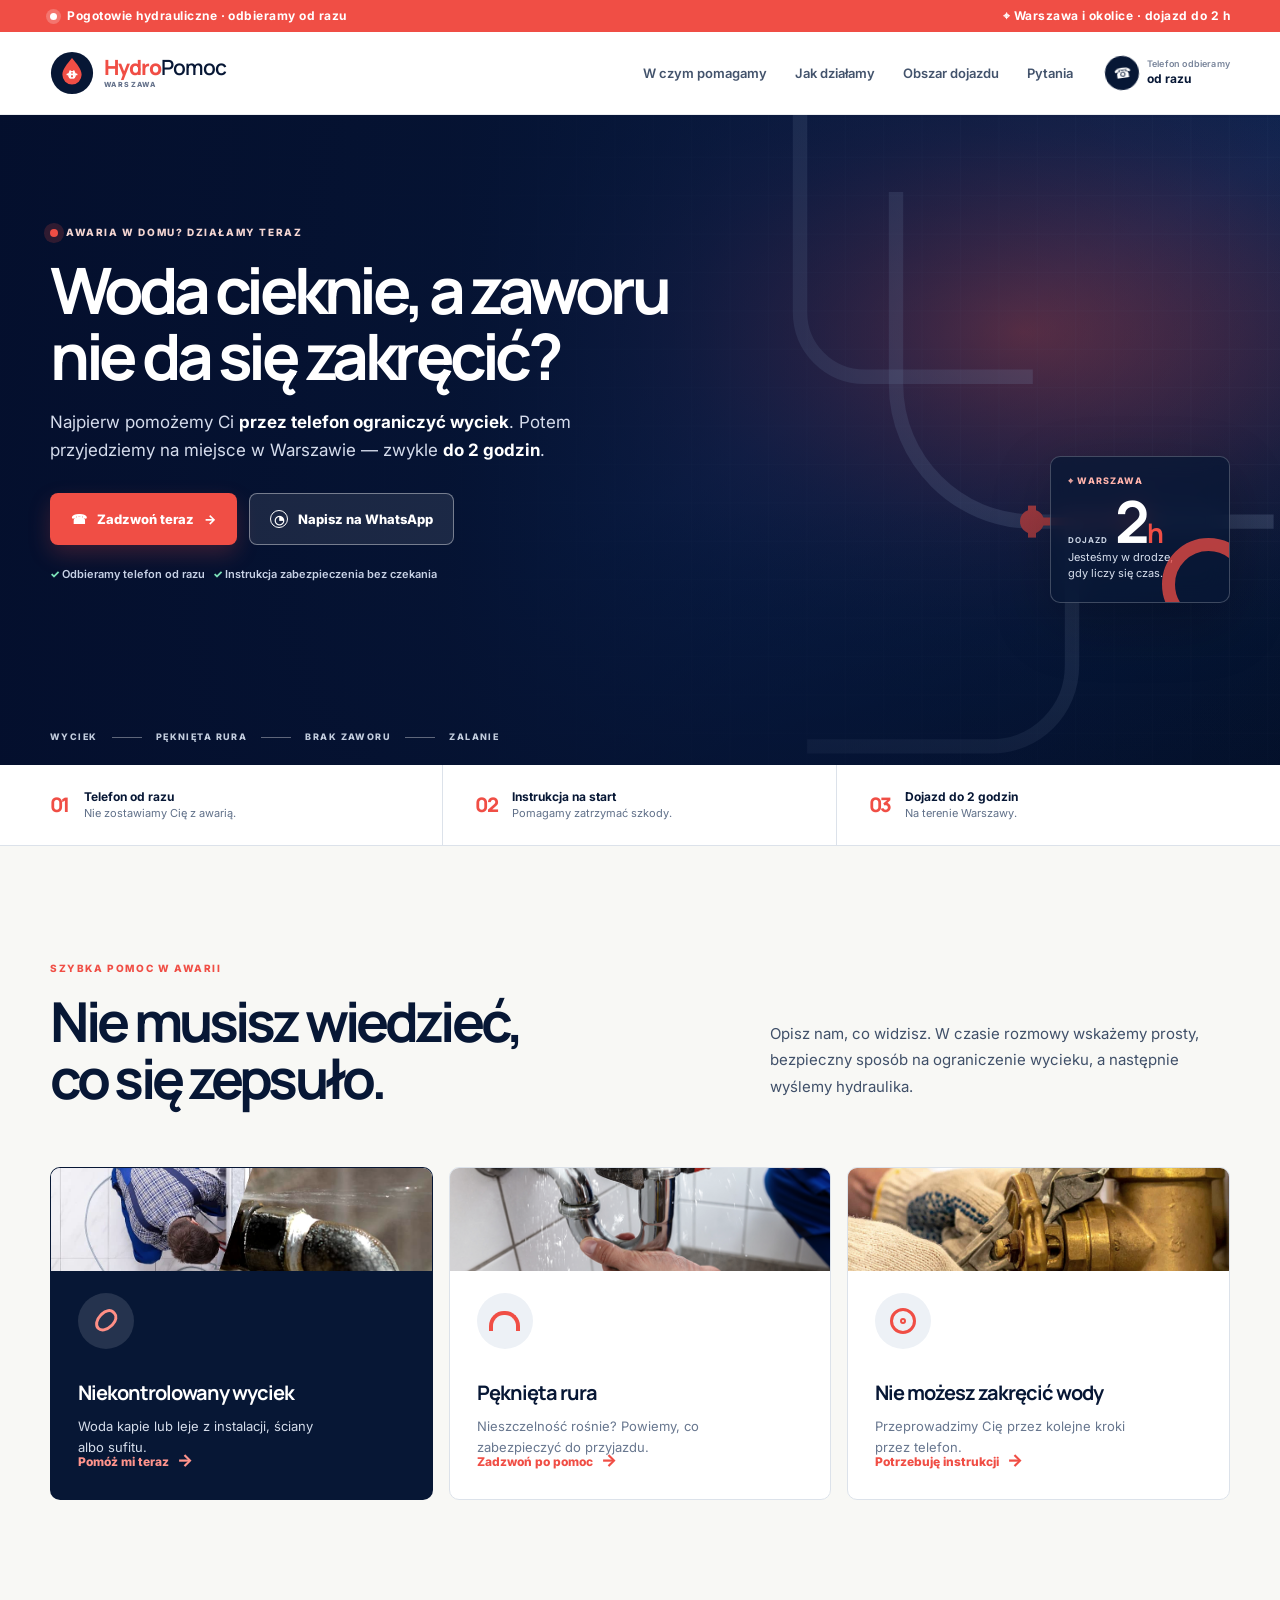
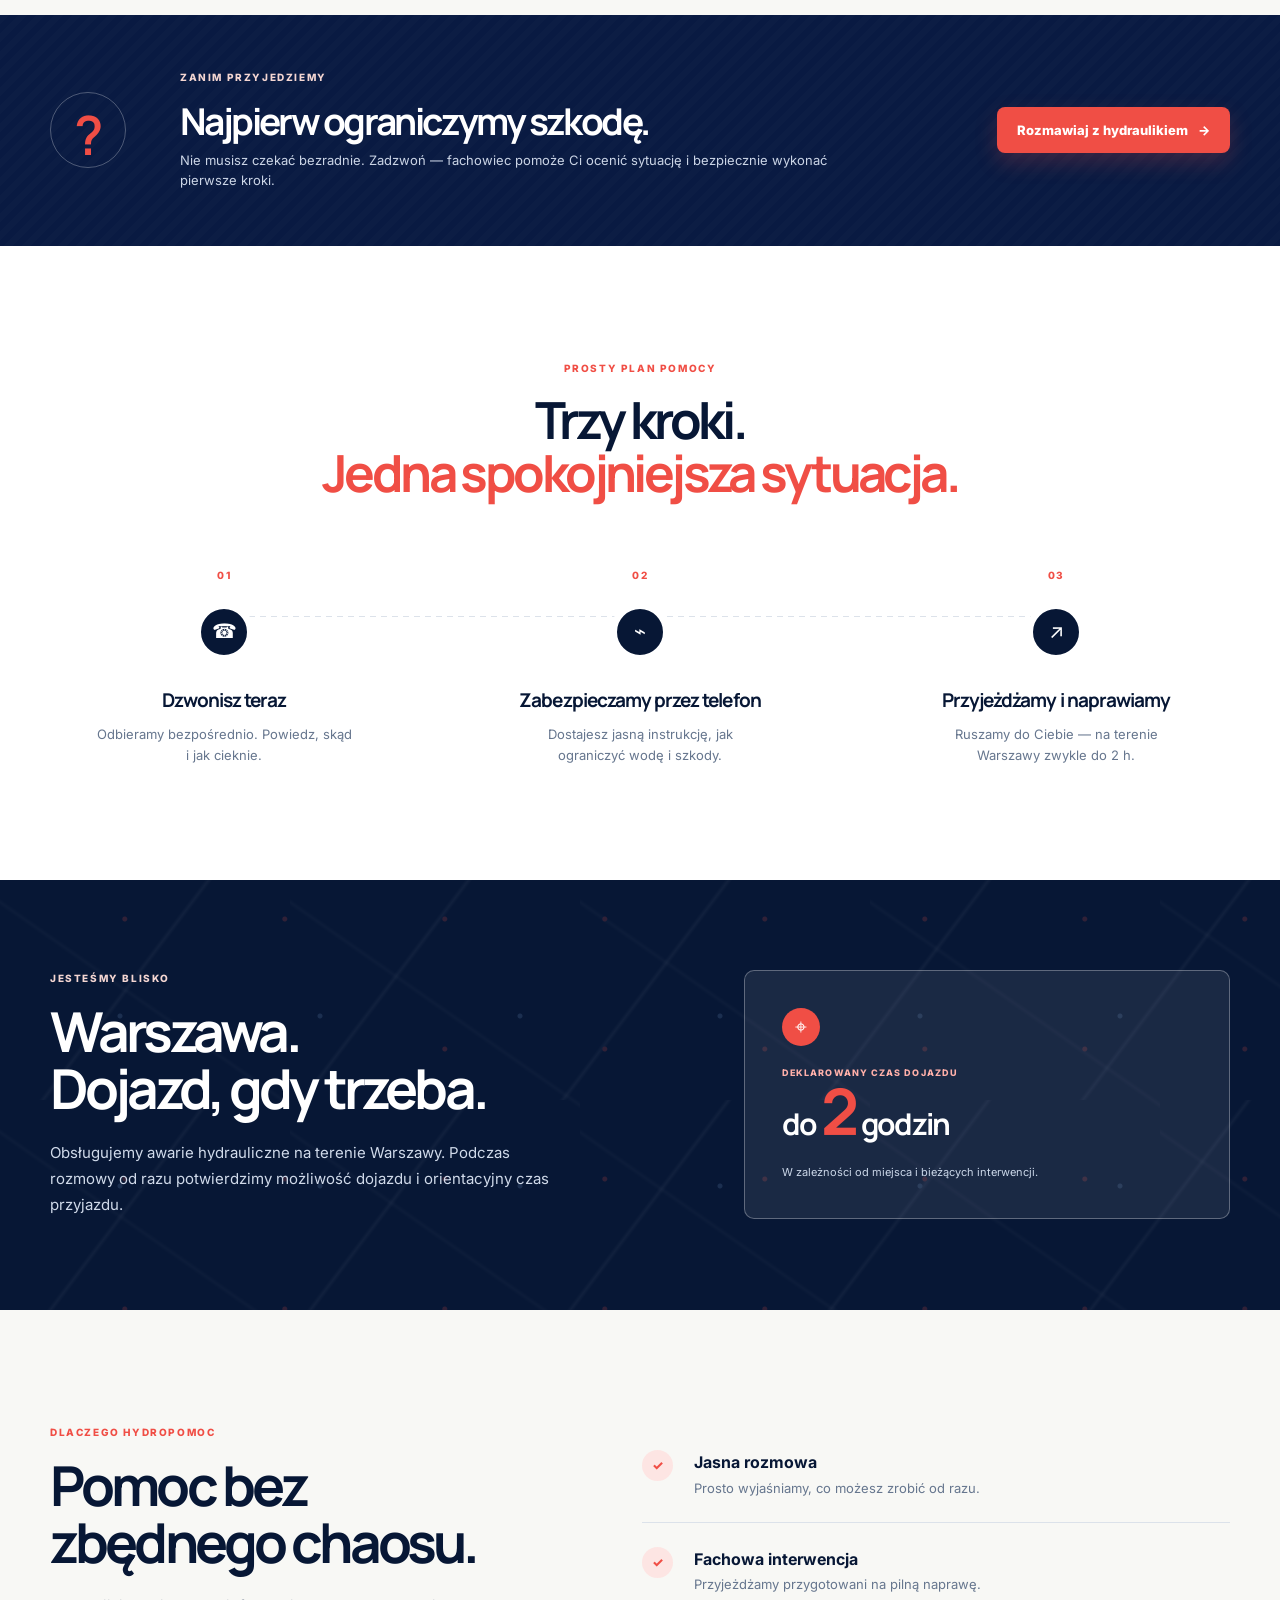
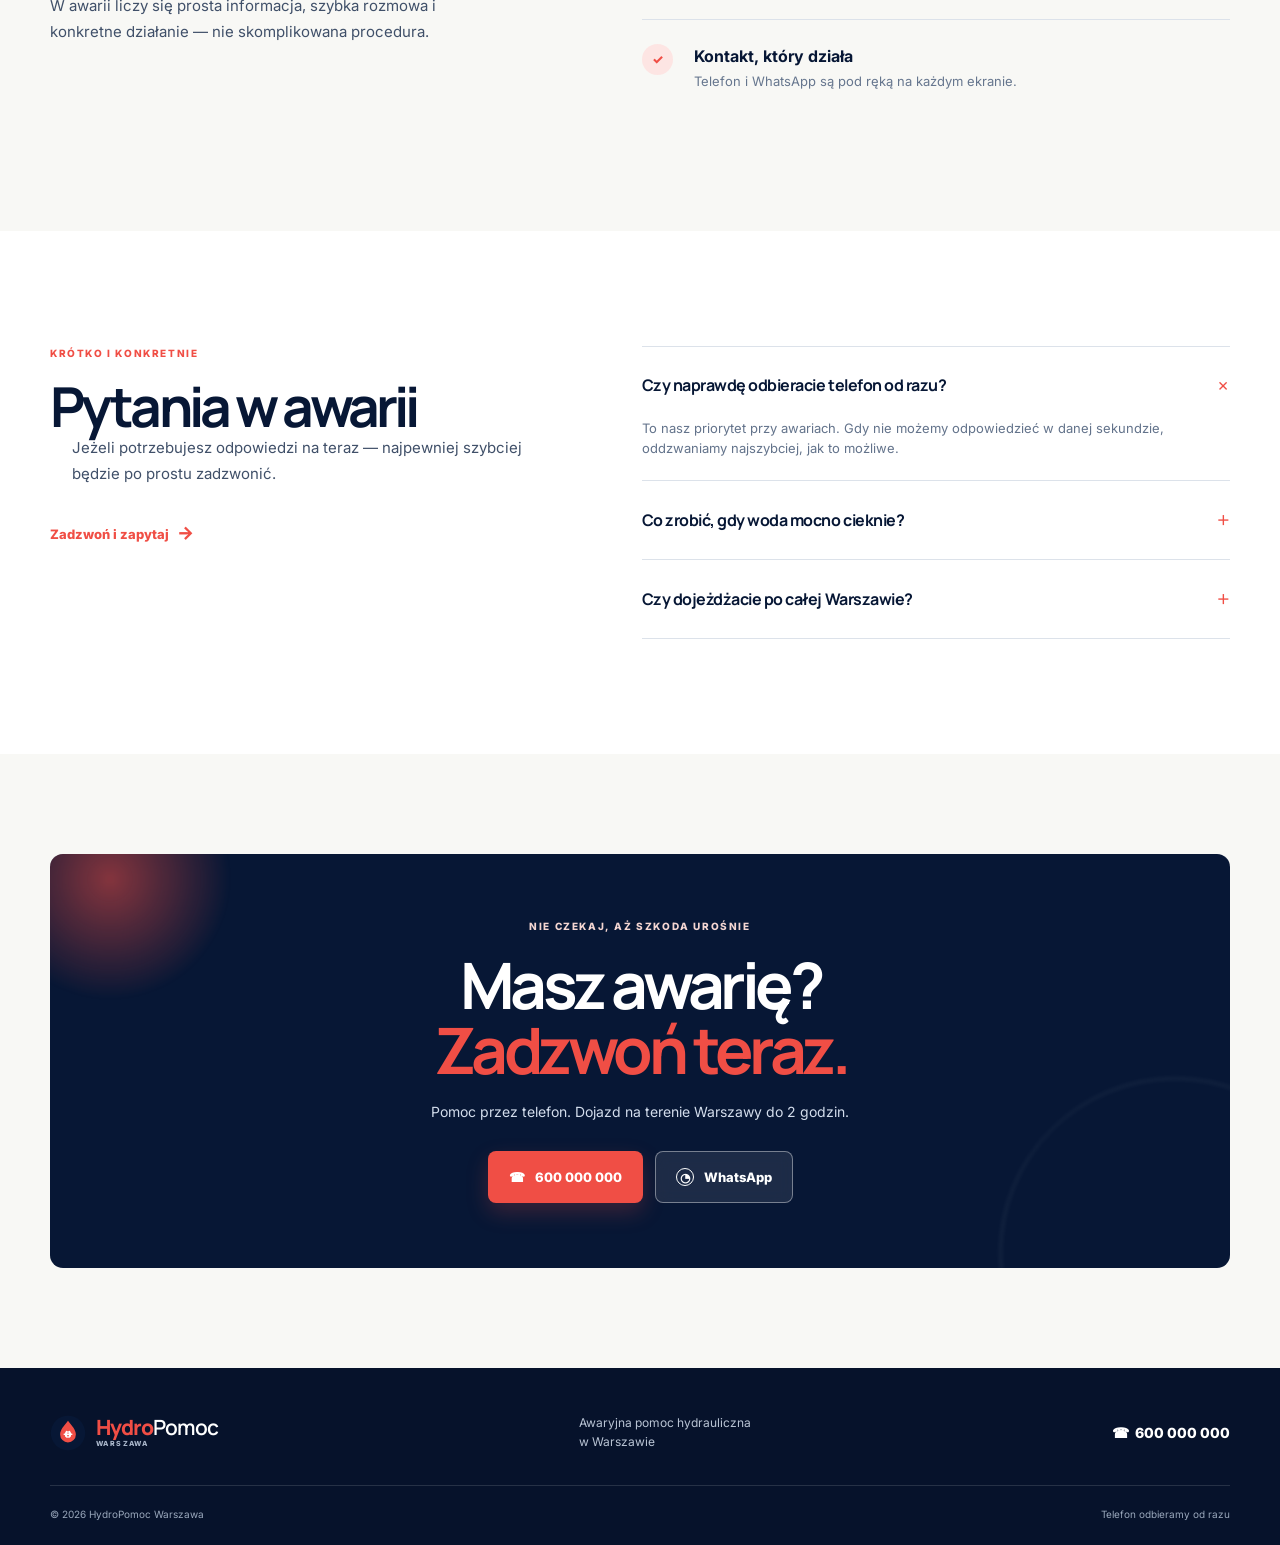
==== commit e1cc74da: "Add files via upload" ====
--- a/index.html
+++ b/index.html
@@ -89,21 +89,21 @@
         <div class="container emergency-cards" data-reveal>
           <article class="emergency-card active">
             <span class="card-number">01</span>
-            <div class="card-icon leak-icon" aria-hidden="true"><span></span></div>
+            <div class="card-photo"><img src="/assets/leak-repair.jpg" alt="Hydraulik sprawdzający miejsce wycieku" /></div><div class="card-icon leak-icon" aria-hidden="true"><span></span></div>
             <h3>Niekontrolowany wyciek</h3>
             <p>Woda kapie lub leje z instalacji, ściany albo sufitu.</p>
             <a href="tel:+48600000000">Pomóż mi teraz <span>→</span></a>
           </article>
           <article class="emergency-card">
             <span class="card-number">02</span>
-            <div class="card-icon pipe-icon" aria-hidden="true"><span></span></div>
+            <div class="card-photo"><img src="/assets/sink-repair.jpg" alt="Hydraulik naprawiający instalację pod zlewem" /></div><div class="card-icon pipe-icon" aria-hidden="true"><span></span></div>
             <h3>Pęknięta rura</h3>
             <p>Nieszczelność rośnie? Powiemy, co zabezpieczyć do przyjazdu.</p>
             <a href="tel:+48600000000">Zadzwoń po pomoc <span>→</span></a>
           </article>
           <article class="emergency-card">
             <span class="card-number">03</span>
-            <div class="card-icon valve-icon" aria-hidden="true"><span></span></div>
+            <div class="card-photo"><img src="/assets/shutoff-valve.jpg" alt="Hydraulik zamykający zawór instalacji wodnej" /></div><div class="card-icon valve-icon" aria-hidden="true"><span></span></div>
             <h3>Nie możesz zakręcić wody</h3>
             <p>Przeprowadzimy Cię przez kolejne kroki przez telefon.</p>
             <a href="tel:+48600000000">Potrzebuję instrukcji <span>→</span></a>
--- a/styles.css
+++ b/styles.css
@@ -98,8 +98,11 @@
 .emergency-card:hover { transform: translateY(-6px); box-shadow: 0 20px 42px rgba(16,38,78,.1); }
 .emergency-card.active { border-color: transparent; background: var(--navy); color: var(--white); }
 .card-number { position: absolute; top: 21px; right: 24px; color: #9ba8ba; font-family: var(--manrope); font-size: 11px; font-weight: 800; }
+.card-photo { height: 103px; margin: -27px -27px 22px; overflow: hidden; background: var(--mist); }
+.card-photo img { width: 100%; height: 100%; display: block; object-fit: cover; filter: saturate(.82) contrast(1.02); transition: transform .35s; }
+.emergency-card:hover .card-photo img { transform: scale(1.04); }
 .active .card-number { color: #e99893; }
-.card-icon { display: grid; place-items: center; width: 56px; height: 56px; margin: 18px 0 54px; border-radius: 50%; background: var(--mist); color: var(--coral); }
+.card-icon { display: grid; place-items: center; width: 56px; height: 56px; margin: 0 0 28px; border-radius: 50%; background: var(--mist); color: var(--coral); }
 .active .card-icon { background: rgba(255,255,255,.12); color: #ff8f86; }
 .leak-icon span { width: 18px; height: 25px; border: 3px solid currentColor; border-radius: 70% 70% 80% 80%; transform: rotate(45deg); }
 .pipe-icon span { width: 31px; height: 20px; border: 4px solid currentColor; border-bottom: 0; border-radius: 15px 15px 0 0; }
@@ -227,7 +230,8 @@
   .section-intro { margin: 0; font-size: 14px; }
   .emergency-cards { grid-template-columns: 1fr; }
   .emergency-card { min-height: 270px; }
-  .card-icon { margin-bottom: 33px; }
+  .card-photo { height: 112px; }
+  .card-icon { margin-bottom: 26px; }
   .callout-inner { grid-template-columns: 1fr; gap: 17px; padding: 50px 0; }
   .callout-inner .btn { grid-column: auto; margin-top: 6px; }
   .callout-mark { width: 56px; height: 56px; font-size: 40px; }
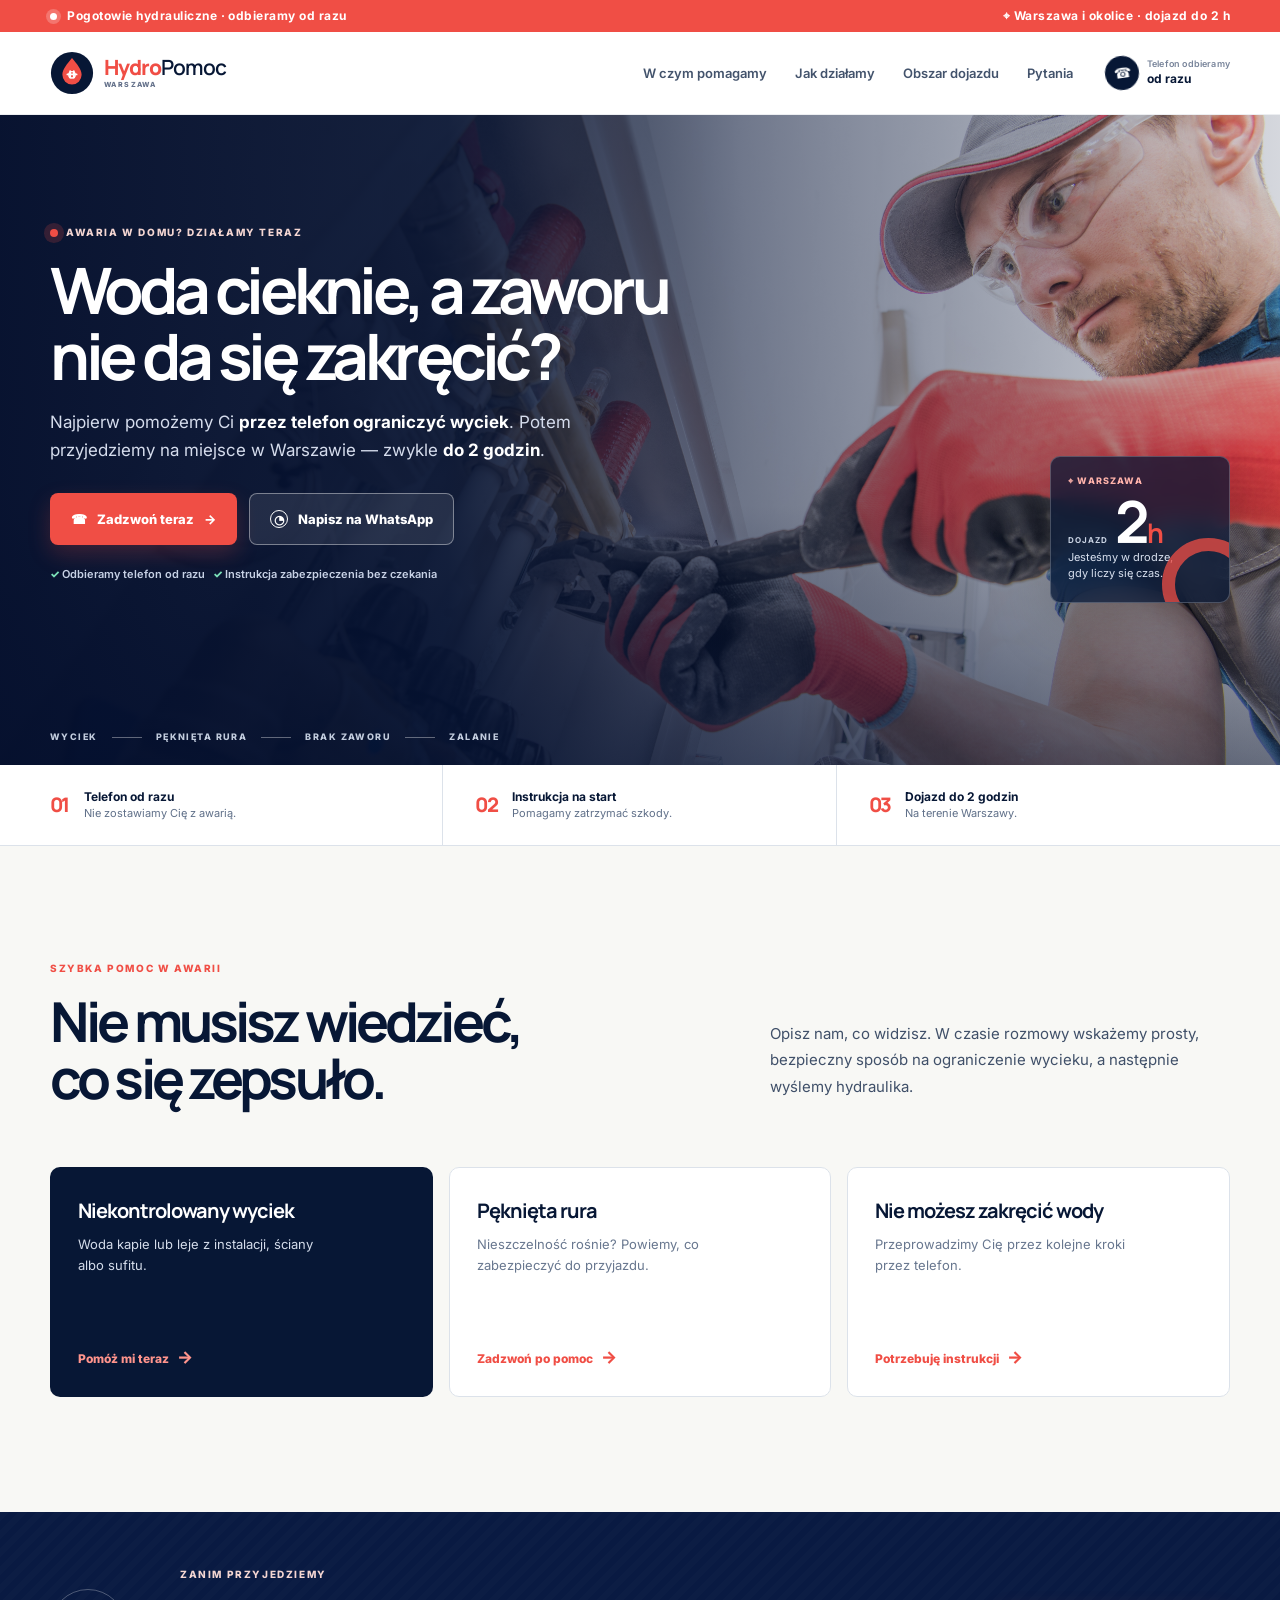
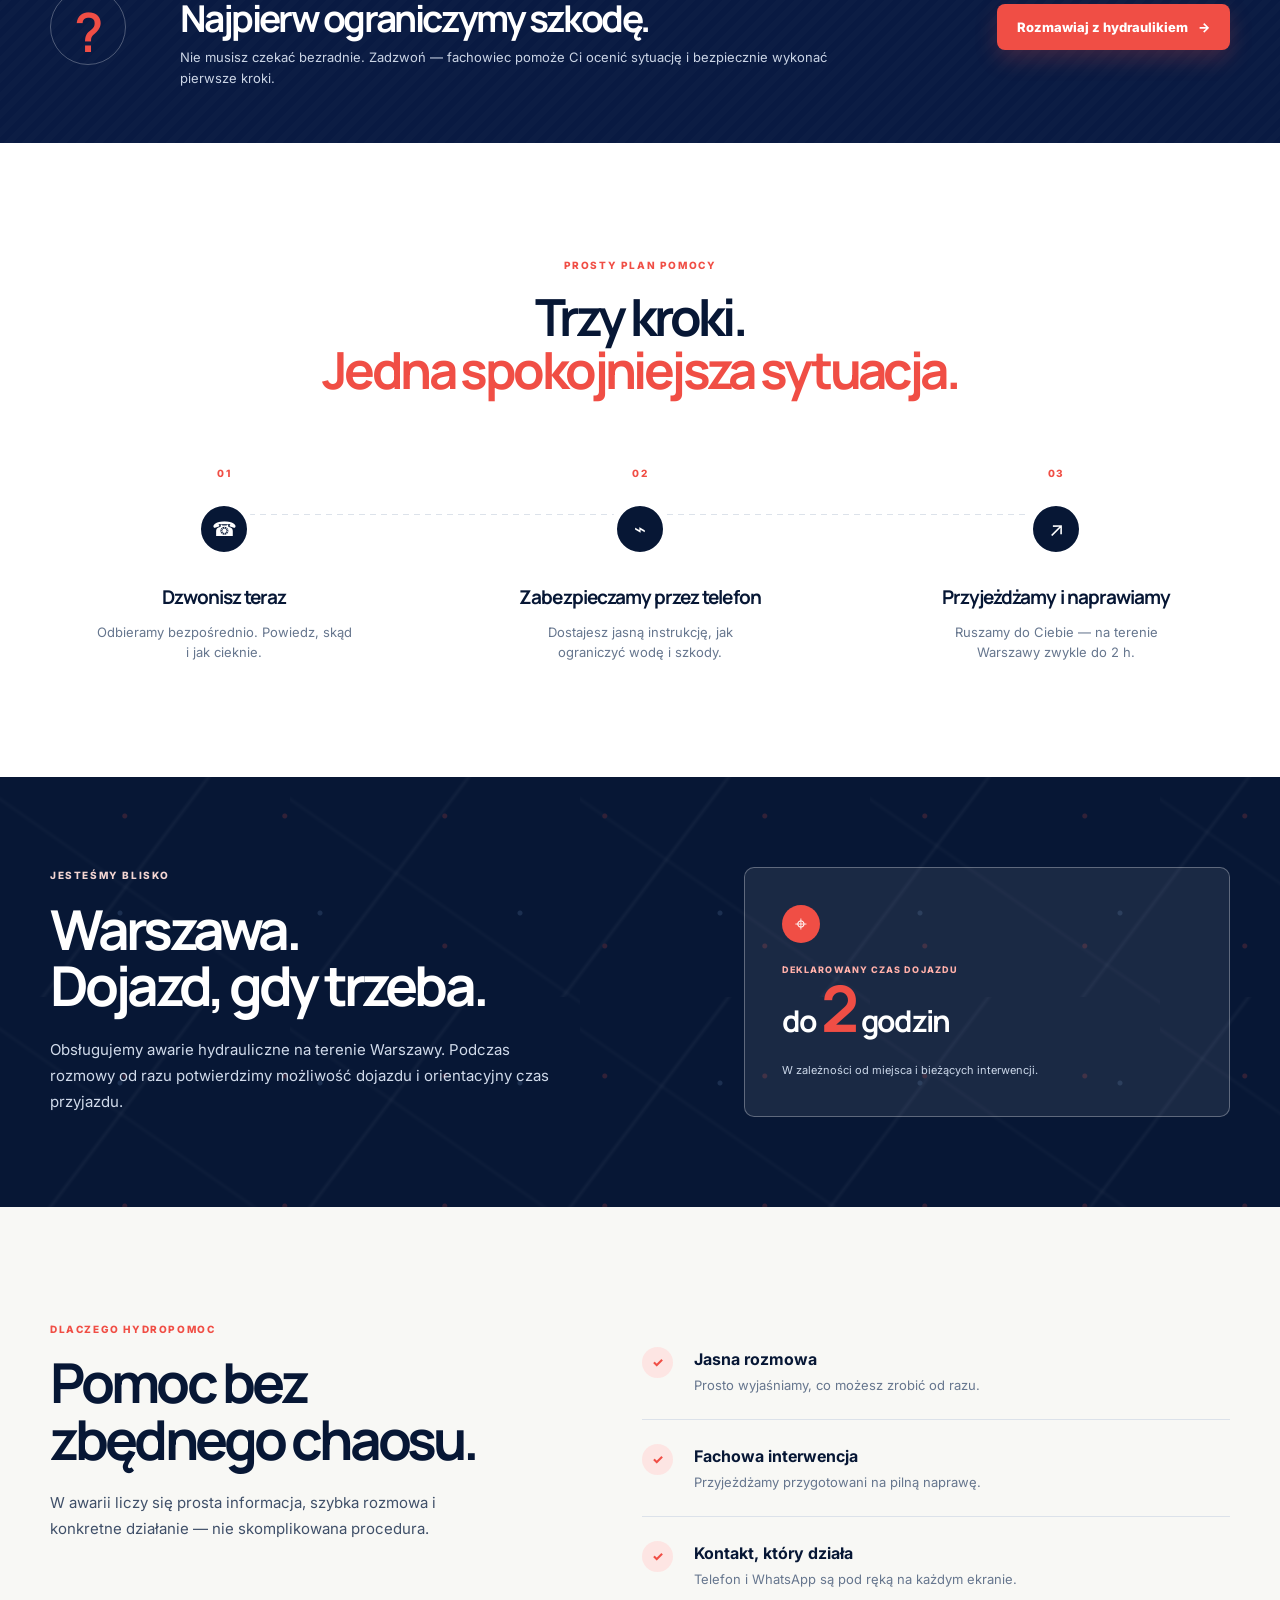
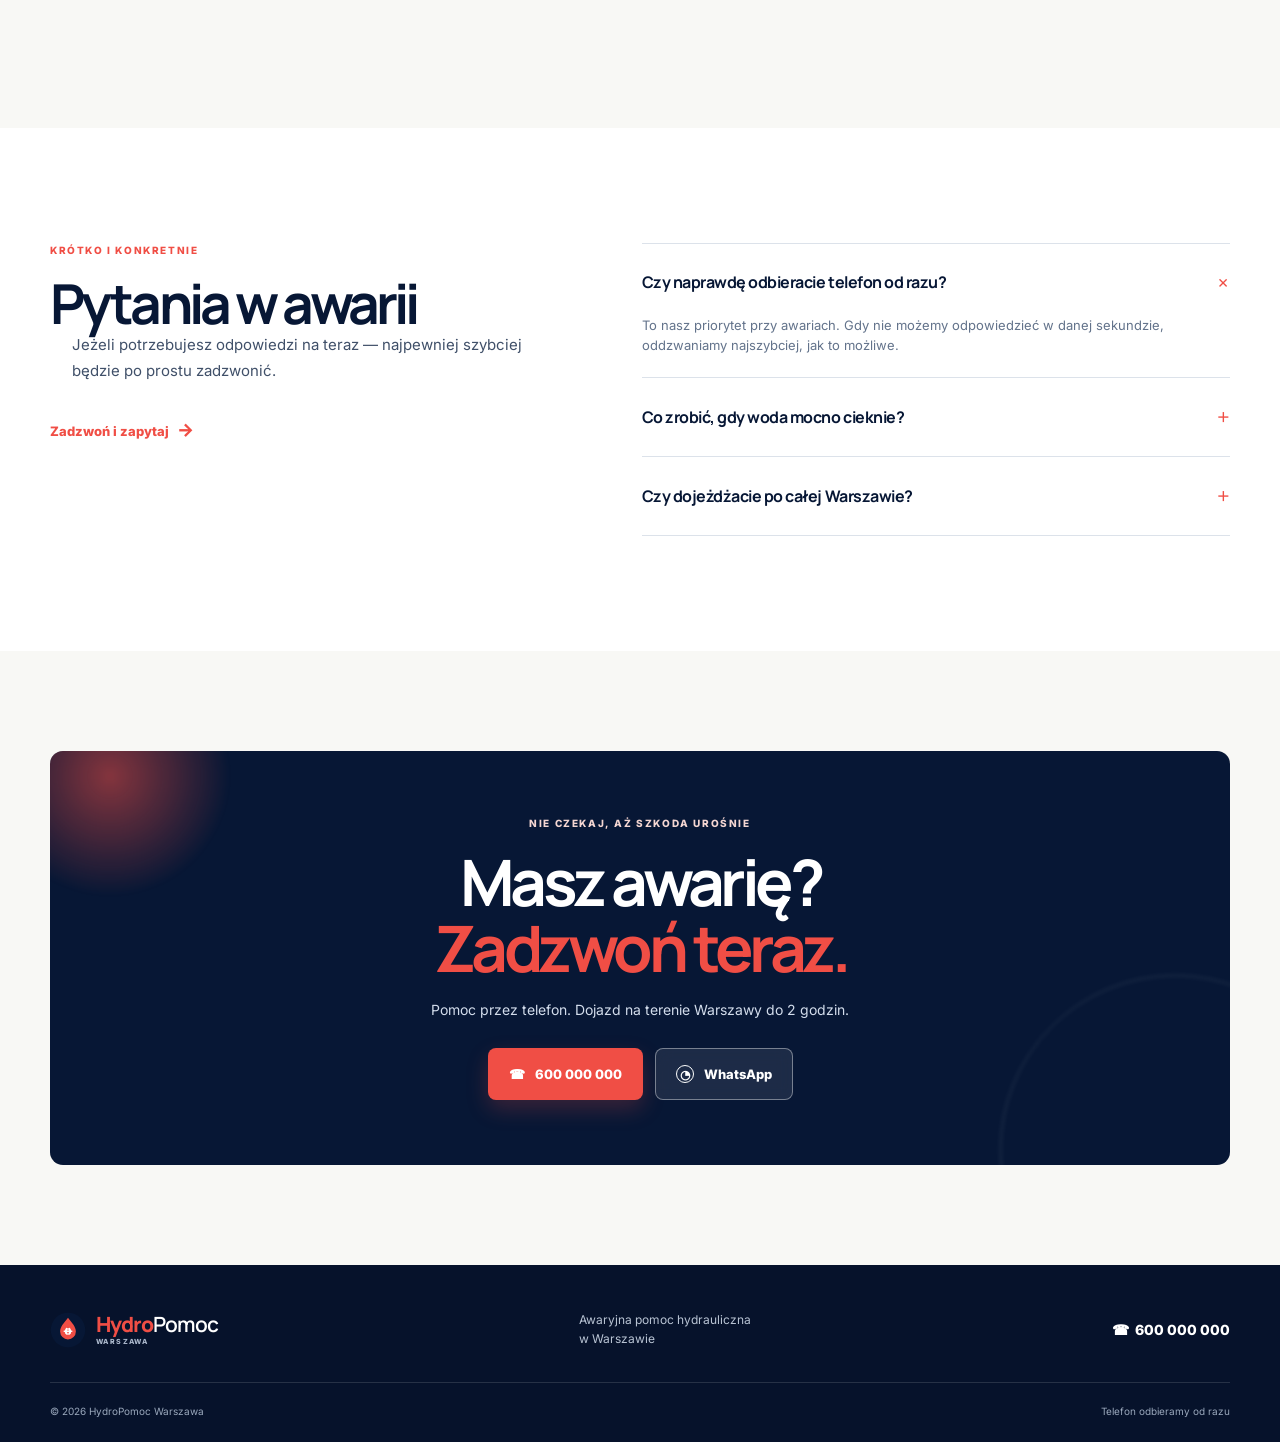
==== commit 73d06872: "Fixed images issues." ====
--- a/index.html
+++ b/index.html
@@ -88,22 +88,16 @@
         </div>
         <div class="container emergency-cards" data-reveal>
           <article class="emergency-card active">
-            <span class="card-number">01</span>
-            <div class="card-photo"><img src="/assets/leak-repair.jpg" alt="Hydraulik sprawdzający miejsce wycieku" /></div><div class="card-icon leak-icon" aria-hidden="true"><span></span></div>
             <h3>Niekontrolowany wyciek</h3>
             <p>Woda kapie lub leje z instalacji, ściany albo sufitu.</p>
             <a href="tel:+48600000000">Pomóż mi teraz <span>→</span></a>
           </article>
           <article class="emergency-card">
-            <span class="card-number">02</span>
-            <div class="card-photo"><img src="/assets/sink-repair.jpg" alt="Hydraulik naprawiający instalację pod zlewem" /></div><div class="card-icon pipe-icon" aria-hidden="true"><span></span></div>
             <h3>Pęknięta rura</h3>
             <p>Nieszczelność rośnie? Powiemy, co zabezpieczyć do przyjazdu.</p>
             <a href="tel:+48600000000">Zadzwoń po pomoc <span>→</span></a>
           </article>
           <article class="emergency-card">
-            <span class="card-number">03</span>
-            <div class="card-photo"><img src="/assets/shutoff-valve.jpg" alt="Hydraulik zamykający zawór instalacji wodnej" /></div><div class="card-icon valve-icon" aria-hidden="true"><span></span></div>
             <h3>Nie możesz zakręcić wody</h3>
             <p>Przeprowadzimy Cię przez kolejne kroki przez telefon.</p>
             <a href="tel:+48600000000">Potrzebuję instrukcji <span>→</span></a>
--- a/styles.css
+++ b/styles.css
@@ -44,7 +44,8 @@
 .menu-toggle span { display: block; width: 25px; height: 2px; margin: 5px 0; background: var(--navy); transition: .2s; }
 
 .hero { position: relative; min-height: 650px; isolation: isolate; background: var(--navy); color: var(--white); overflow: hidden; }
-.hero-photo { position: absolute; inset: 0; z-index: -2; background: url('/assets/hero-fallback.svg') center / cover no-repeat; }
+.hero-photo { position: absolute; inset: 0; z-index: -2; background: url('/assets/plumeratwork.jpg') top
+ / cover no-repeat; max-width: 1400px; margin: 0 auto; }
 .hero-overlay { position: absolute; inset: 0; z-index: -1; background: linear-gradient(90deg, rgba(4,15,45,.98) 0%, rgba(5,18,49,.93) 35%, rgba(6,20,55,.57) 58%, rgba(6,20,55,.17) 100%), linear-gradient(0deg, rgba(3,13,39,.52), transparent 40%); }
 .hero-content { min-height: 590px; display: flex; justify-content: space-between; align-items: center; gap: 44px; padding: 70px 0 82px; }
 .hero-copy { width: min(650px, 64%); }
@@ -94,7 +95,7 @@
 h2 em { color: var(--coral); font-style: normal; }
 .section-intro { max-width: 460px; margin: 0 0 7px auto; color: var(--text); font-size: 15px; line-height: 1.75; }
 .emergency-cards { display: grid; grid-template-columns: repeat(3, 1fr); gap: 16px; }
-.emergency-card { position: relative; min-height: 330px; padding: 27px; overflow: hidden; border: 1px solid var(--line); border-radius: 10px; background: var(--white); transition: transform .25s, box-shadow .25s, background .25s; }
+.emergency-card { position: relative; min-height: 230px; padding: 27px; overflow: hidden; border: 1px solid var(--line); border-radius: 10px; background: var(--white); transition: transform .25s, box-shadow .25s, background .25s; }
 .emergency-card:hover { transform: translateY(-6px); box-shadow: 0 20px 42px rgba(16,38,78,.1); }
 .emergency-card.active { border-color: transparent; background: var(--navy); color: var(--white); }
 .card-number { position: absolute; top: 21px; right: 24px; color: #9ba8ba; font-family: var(--manrope); font-size: 11px; font-weight: 800; }
